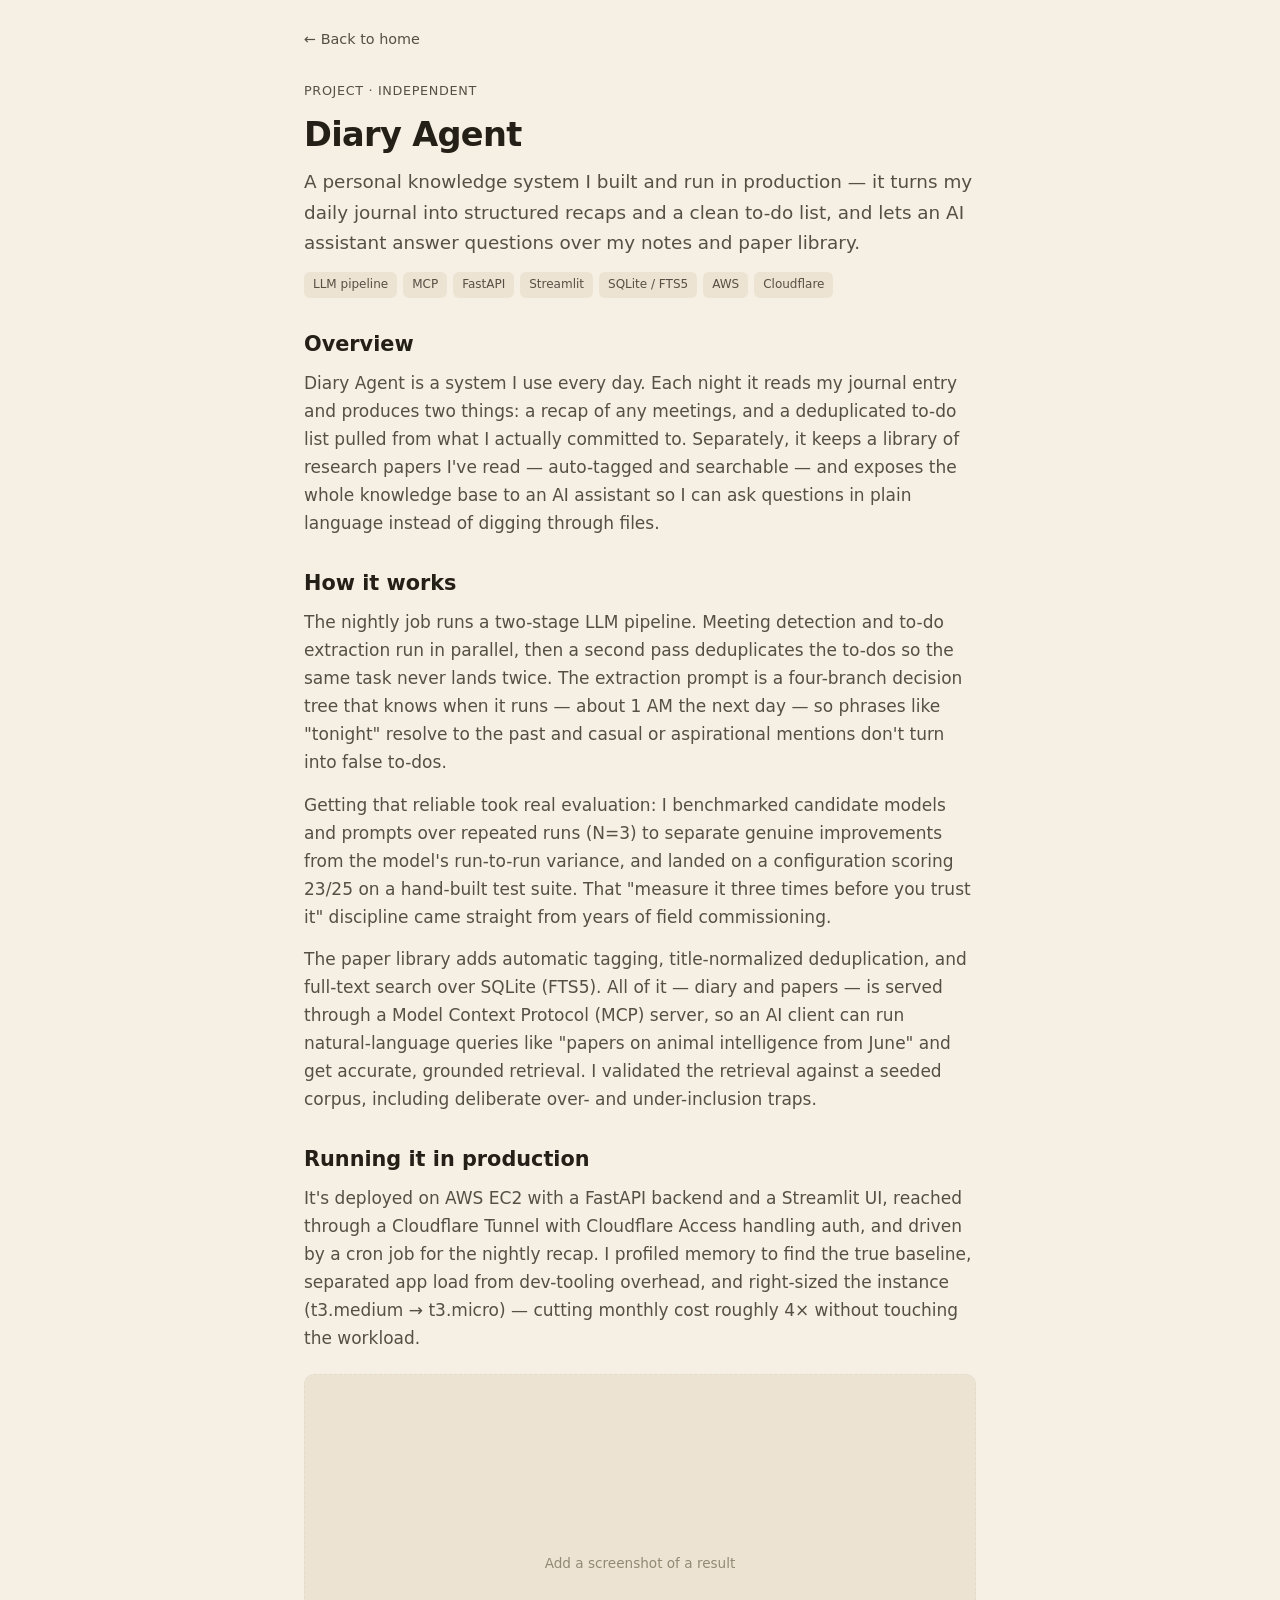
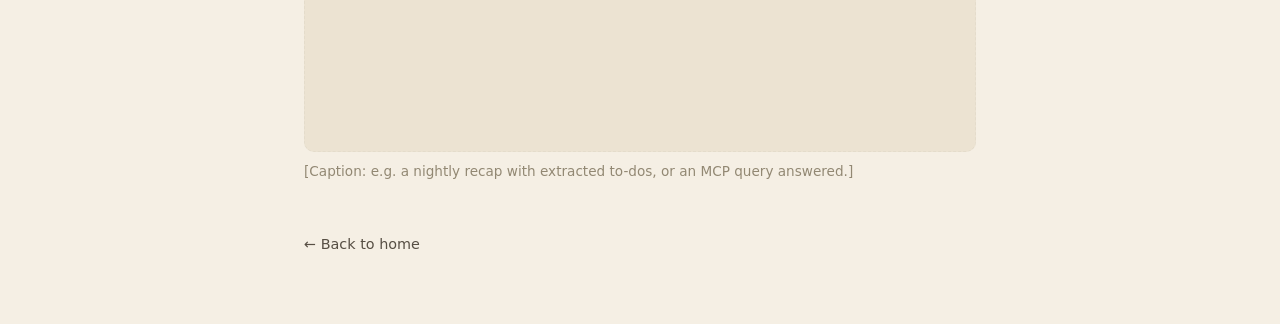
==== diary-agent.html @ a5a2eb20 "Add files via upload" ====
<!DOCTYPE html>
<html lang="en">
<head>
  <meta charset="UTF-8" />
  <meta name="viewport" content="width=device-width, initial-scale=1.0" />
  <title>Diary Agent — Prayoga</title>
  <meta name="description" content="A personal knowledge system that turns daily journal entries into recaps and to-dos, and answers questions over a paper library via MCP." />
  <link rel="stylesheet" href="style.css" />
</head>

<body>
  <div class="container">
    <a class="back" href="index.html">&larr; Back to home</a>

    <article class="article">
      <p class="eyebrow">Project · Independent</p>
      <h1>Diary Agent</h1>
      <p class="lede">A personal knowledge system I built and run in production — it turns my daily journal into structured recaps and a clean to-do list, and lets an AI assistant answer questions over my notes and paper library.</p>

      <div class="tags">
        <span class="tag">LLM pipeline</span>
        <span class="tag">MCP</span>
        <span class="tag">FastAPI</span>
        <span class="tag">Streamlit</span>
        <span class="tag">SQLite / FTS5</span>
        <span class="tag">AWS</span>
        <span class="tag">Cloudflare</span>
      </div>

      <!-- Uncomment and add real URLs when ready:
      <div class="links"><a href="DEMO_URL">Demo</a> &middot; <a href="GITHUB_URL">GitHub</a></div>
      -->

      <h2>Overview</h2>
      <p>
        Diary Agent is a system I use every day. Each night it reads my journal
        entry and produces two things: a recap of any meetings, and a
        deduplicated to-do list pulled from what I actually committed to. Separately,
        it keeps a library of research papers I've read — auto-tagged and
        searchable — and exposes the whole knowledge base to an AI assistant so I
        can ask questions in plain language instead of digging through files.
      </p>

      <h2>How it works</h2>
      <p>
        The nightly job runs a two-stage LLM pipeline. Meeting detection and to-do
        extraction run in parallel, then a second pass deduplicates the to-dos so
        the same task never lands twice. The extraction prompt is a four-branch
        decision tree that knows when it runs — about 1&nbsp;AM the next day — so
        phrases like "tonight" resolve to the past and casual or aspirational
        mentions don't turn into false to-dos.
      </p>
      <p>
        Getting that reliable took real evaluation: I benchmarked candidate models
        and prompts over repeated runs (N=3) to separate genuine improvements from
        the model's run-to-run variance, and landed on a configuration scoring
        23/25 on a hand-built test suite. That "measure it three times before you
        trust it" discipline came straight from years of field commissioning.
      </p>
      <p>
        The paper library adds automatic tagging, title-normalized deduplication,
        and full-text search over SQLite (FTS5). All of it — diary and papers — is
        served through a Model Context Protocol (MCP) server, so an AI client can
        run natural-language queries like "papers on animal intelligence from June"
        and get accurate, grounded retrieval. I validated the retrieval against a
        seeded corpus, including deliberate over- and under-inclusion traps.
      </p>

      <h2>Running it in production</h2>
      <p>
        It's deployed on AWS EC2 with a FastAPI backend and a Streamlit UI, reached
        through a Cloudflare Tunnel with Cloudflare Access handling auth, and driven
        by a cron job for the nightly recap. I profiled memory to find the true
        baseline, separated app load from dev-tooling overhead, and right-sized the
        instance (t3.medium&nbsp;&rarr;&nbsp;t3.micro) — cutting monthly cost
        roughly 4&times; without touching the workload.
      </p>

      <!-- SCREENSHOT: save e.g. diary-agent-1.png next to this file, then replace
           the placeholder div below with:  <img src="diary-agent-1.png" alt="..."> -->
      <figure>
        <div class="shot-ph">Add a screenshot of a result</div>
        <figcaption>[Caption: e.g. a nightly recap with extracted to-dos, or an MCP query answered.]</figcaption>
      </figure>

      <a class="back" href="index.html">&larr; Back to home</a>
    </article>
  </div>
</body>
</html>
---- style.css ----
/* =============================================================
   Prayoga — portfolio styles (shared by all pages)
   Theme lives in :root at the top. Change it once, every page updates.
   ============================================================= */

/* ============================================================
   THINGS TO CHANGE FIRST
   ============================================================ */
:root {
  /* ---- THEME: change these to restyle the whole page ---- */
  --bg:       #f5efe4;   /* page background (warm paper) */
  --text:     #241f17;   /* headings & strong text */
  --muted:    #574f44;   /* body & secondary text */
  --faint:    #928873;   /* dates, labels, meta */
  --line:     #e4dccb;   /* hairline dividers */
  --tag-bg:   #ece3d2;   /* tag background */
  --ph-bg:    #eae0cd;   /* headshot placeholder bg */
  --btn-text: #ffffff;   /* text on the solid button */
  --accent:   #0F6E5E;   /* links, buttons, highlights (teal) */
  --max-width: 720px;    /* width of the content column */
}

/* ============================================================
   BASICS  (reset + page defaults)
   ============================================================ */
* { box-sizing: border-box; margin: 0; padding: 0; }

html { scroll-behavior: smooth; }

body {
  font-family: system-ui, -apple-system, "Segoe UI", Roboto, Helvetica, Arial, sans-serif;
  font-size: 17px;
  line-height: 1.65;
  color: var(--text);
  background: var(--bg);
  -webkit-font-smoothing: antialiased;
}

.container { max-width: var(--max-width); margin: 0 auto; padding: 0 24px; }

a { color: var(--accent); text-decoration: none; }
a:hover { text-decoration: underline; }

h1, h2, h3 { line-height: 1.2; }

/* small grey label used above each section */
.eyebrow {
  font-size: 0.8rem;
  letter-spacing: 0.05em;
  text-transform: uppercase;
  color: var(--faint);
  margin-bottom: 6px;
}

/* ============================================================
   SECTIONS
   ============================================================ */
section { padding: 56px 0; border-bottom: 1px solid var(--line); }
.section-title { font-size: 1.5rem; margin-bottom: 24px; }

/* ============================================================
   HERO
   ============================================================ */
.hero { padding-top: 72px; }
.hero h1 { font-size: 2.6rem; letter-spacing: -0.02em; margin-bottom: 10px; }
.hero .tagline { font-size: 1.2rem; color: var(--muted); margin-bottom: 24px; }

/* hero layout with headshot */
.hero-inner { display: flex; align-items: center; gap: 36px; }
.hero-text { flex: 1; }
.headshot, .headshot-ph {
  width: 150px; height: 150px; border-radius: 50%; flex-shrink: 0;
}
.headshot { object-fit: cover; }
.headshot-ph {                 /* placeholder until you add a real photo */
  display: flex; align-items: center; justify-content: center;
  background: var(--ph-bg); color: var(--accent);
  font-size: 3rem; font-weight: 600;
}

/* buttons */
.buttons { display: flex; gap: 12px; flex-wrap: wrap; margin-bottom: 22px; }
.btn {
  padding: 10px 18px; border-radius: 8px; font-size: 0.95rem; font-weight: 500;
}
.btn-primary { background: var(--accent); color: var(--btn-text); }
.btn-primary:hover { opacity: 0.9; text-decoration: none; }
.btn-outline { border: 1px solid var(--line); color: var(--text); }
.btn-outline:hover { border-color: var(--accent); text-decoration: none; }

/* social links row */
.socials { display: flex; gap: 18px; flex-wrap: wrap; font-size: 0.95rem; }

/* ============================================================
   WORK EXPERIENCE
   ============================================================ */
.job { margin-bottom: 36px; }
.job .when { font-size: 0.85rem; color: var(--faint); }
.job h3 { font-size: 1.15rem; margin: 2px 0; }
.job .role { color: var(--muted); font-size: 0.95rem; margin-bottom: 8px; }
.job .story { margin-bottom: 10px; }
.job ul { padding-left: 20px; color: var(--muted); font-size: 0.95rem; }
.job li { margin-bottom: 4px; }

/* ============================================================
   PROJECTS
   ============================================================ */
.project { margin-bottom: 28px; }
.project h3 { font-size: 1.1rem; margin-bottom: 4px; }
.project p { color: var(--muted); margin-bottom: 8px; }
.project .links { font-size: 0.9rem; }

/* small tags */
.tags { display: flex; flex-wrap: wrap; gap: 6px; margin-bottom: 8px; }
.tag { font-size: 0.75rem; color: var(--muted); background: var(--tag-bg); padding: 3px 9px; border-radius: 6px; }

/* result screenshot inside a project card */
.shot {
  display: block; width: 100%; margin-top: 12px;
  border: 1px solid var(--line); border-radius: 10px;
}
.shot-ph {                       /* placeholder until you add a screenshot */
  display: flex; align-items: center; justify-content: center;
  width: 100%; aspect-ratio: 16 / 9; margin-top: 12px;
  border: 1px dashed var(--line); border-radius: 10px;
  background: var(--tag-bg); color: var(--faint); font-size: 0.85rem;
}

/* ============================================================
   PUBLICATIONS
   ============================================================ */
.pub { margin-bottom: 22px; }
.pub .meta { font-size: 0.85rem; color: var(--faint); }
.pub .title { font-weight: 600; }
.pub .authors { color: var(--muted); font-size: 0.95rem; }
.pub .authors b { color: var(--text); }   /* your name */

/* ============================================================
   SKILLS  (left label, right items, divided rows — like Simon's)
   ============================================================ */
.skill-group {
  display: grid;
  grid-template-columns: 160px 1fr;   /* label column | items column */
  gap: 16px;
  padding: 16px 0;
  border-top: 1px solid var(--line);
}
.skill-group:last-child { border-bottom: 1px solid var(--line); }
.skill-group .label {
  font-size: 0.8rem;
  letter-spacing: 0.05em;
  text-transform: uppercase;
  color: var(--faint);
}
.skill-group .items { color: var(--muted); font-size: 0.95rem; }

/* compact coursework list (title + optional link only) */
.mini-list { list-style: none; }
.mini-list li {
  display: flex; justify-content: space-between; gap: 16px;
  padding: 12px 0; border-top: 1px solid var(--line);
}
.mini-list li:last-child { border-bottom: 1px solid var(--line); }
.mini-list .name { color: var(--text); }
.mini-list .lk { font-size: 0.85rem; color: var(--faint); white-space: nowrap; }

/* subheading + small date inside the Work section */
.subhead {
  font-size: 0.8rem; letter-spacing: 0.05em; text-transform: uppercase;
  color: var(--faint); margin: 34px 0 18px; padding-top: 20px; border-top: 1px solid var(--line);
}
.pmeta { font-size: 0.82rem; color: var(--faint); margin-bottom: 6px; }

/* ============================================================
   EDUCATION  (its own section, below Skills)
   ============================================================ */
.edu { margin-bottom: 16px; }
.edu .school { font-weight: 600; }
.edu .degree { color: var(--muted); font-size: 0.95rem; }
.edu .when { color: var(--faint); font-size: 0.85rem; }

/* ============================================================
   FOOTER
   ============================================================ */
footer { padding: 40px 0 64px; color: var(--muted); font-size: 0.9rem; }

/* ============================================================
   RESPONSIVE + MOTION
   ============================================================ */
@media (max-width: 600px) {
  .hero-inner { flex-direction: column-reverse; align-items: flex-start; gap: 20px; }
  .hero h1 { font-size: 2.1rem; }
  section { padding: 44px 0; }
  .skill-group { grid-template-columns: 1fr; gap: 4px; }
}
@media (prefers-reduced-motion: reduce) {
  html { scroll-behavior: auto; }
}

/* =============================================================
   PROJECT DETAIL PAGES  (patent-agent.html, diary-agent.html, ...)
   ============================================================= */
.back {
  display: inline-block;
  font-size: 0.9rem;
  color: var(--muted);
  margin: 28px 0;
}
.article { padding-bottom: 40px; }
.article h1 {
  font-size: 2.1rem; letter-spacing: -0.02em; margin-bottom: 12px;
}
.article .lede { font-size: 1.15rem; color: var(--muted); margin-bottom: 14px; }
.article h2 { font-size: 1.3rem; margin: 34px 0 12px; }
.article p { margin-bottom: 14px; color: var(--muted); }
.article .links { margin: 14px 0 8px; }

/* figures / screenshots on detail pages */
figure { margin: 22px 0; }
figure img {
  display: block; width: 100%;
  border: 1px solid var(--line); border-radius: 10px;
}
figcaption { font-size: 0.85rem; color: var(--faint); margin-top: 8px; }

/* make a project card title clickable without turning teal */
.project h3 a { color: var(--text); }
.project h3 a:hover { color: var(--accent); text-decoration: none; }
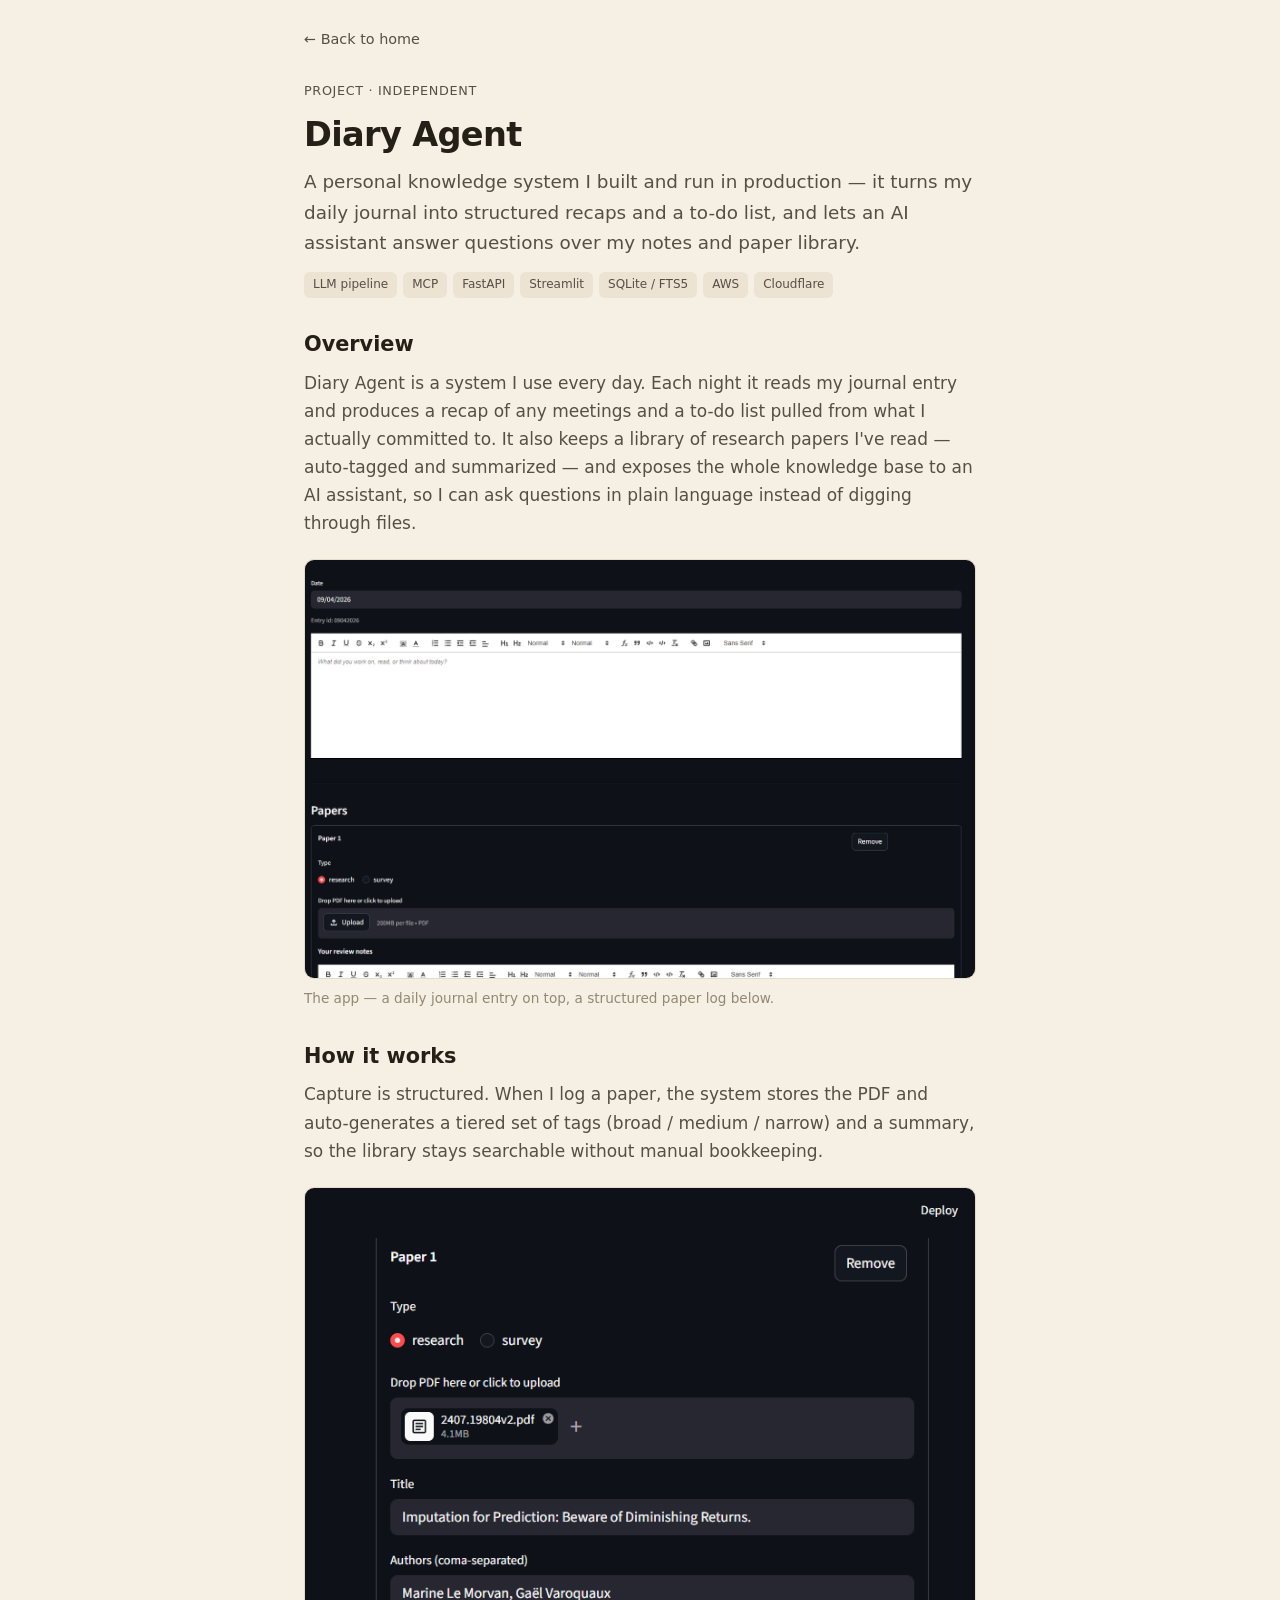
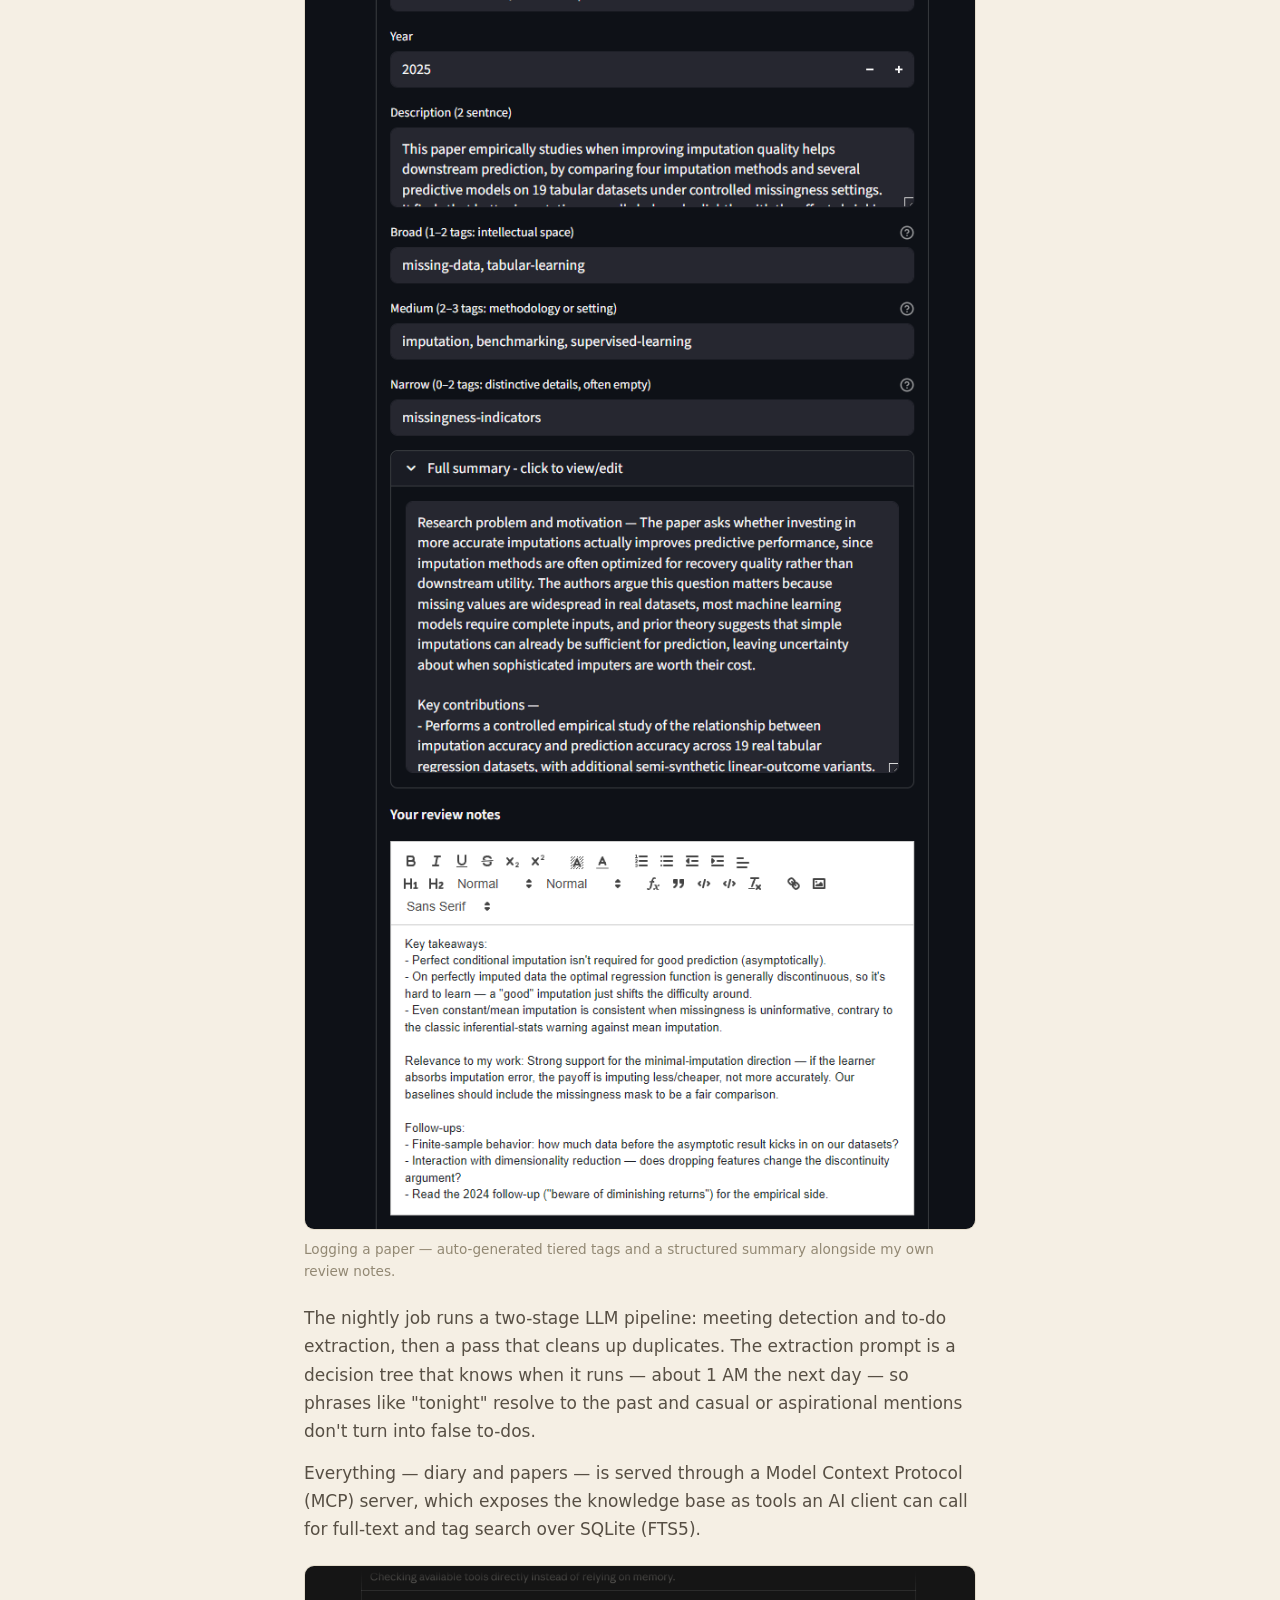
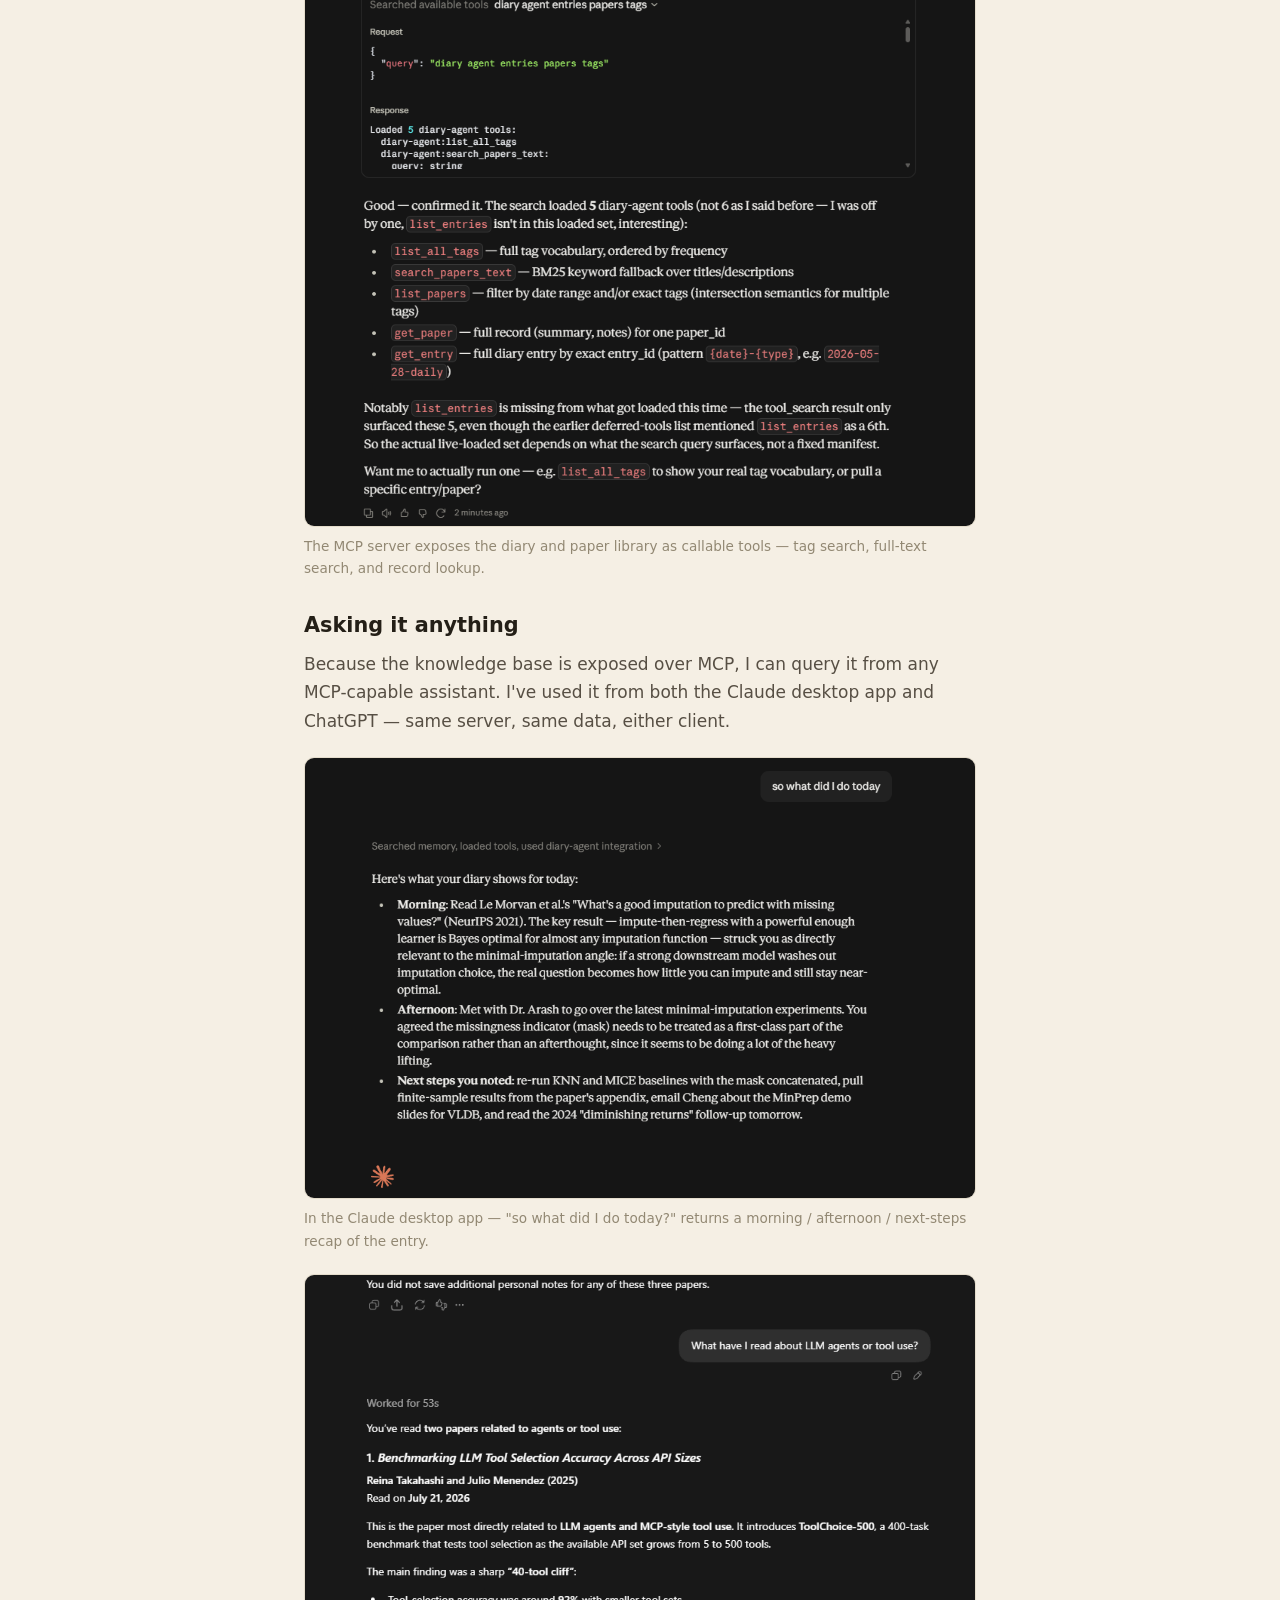
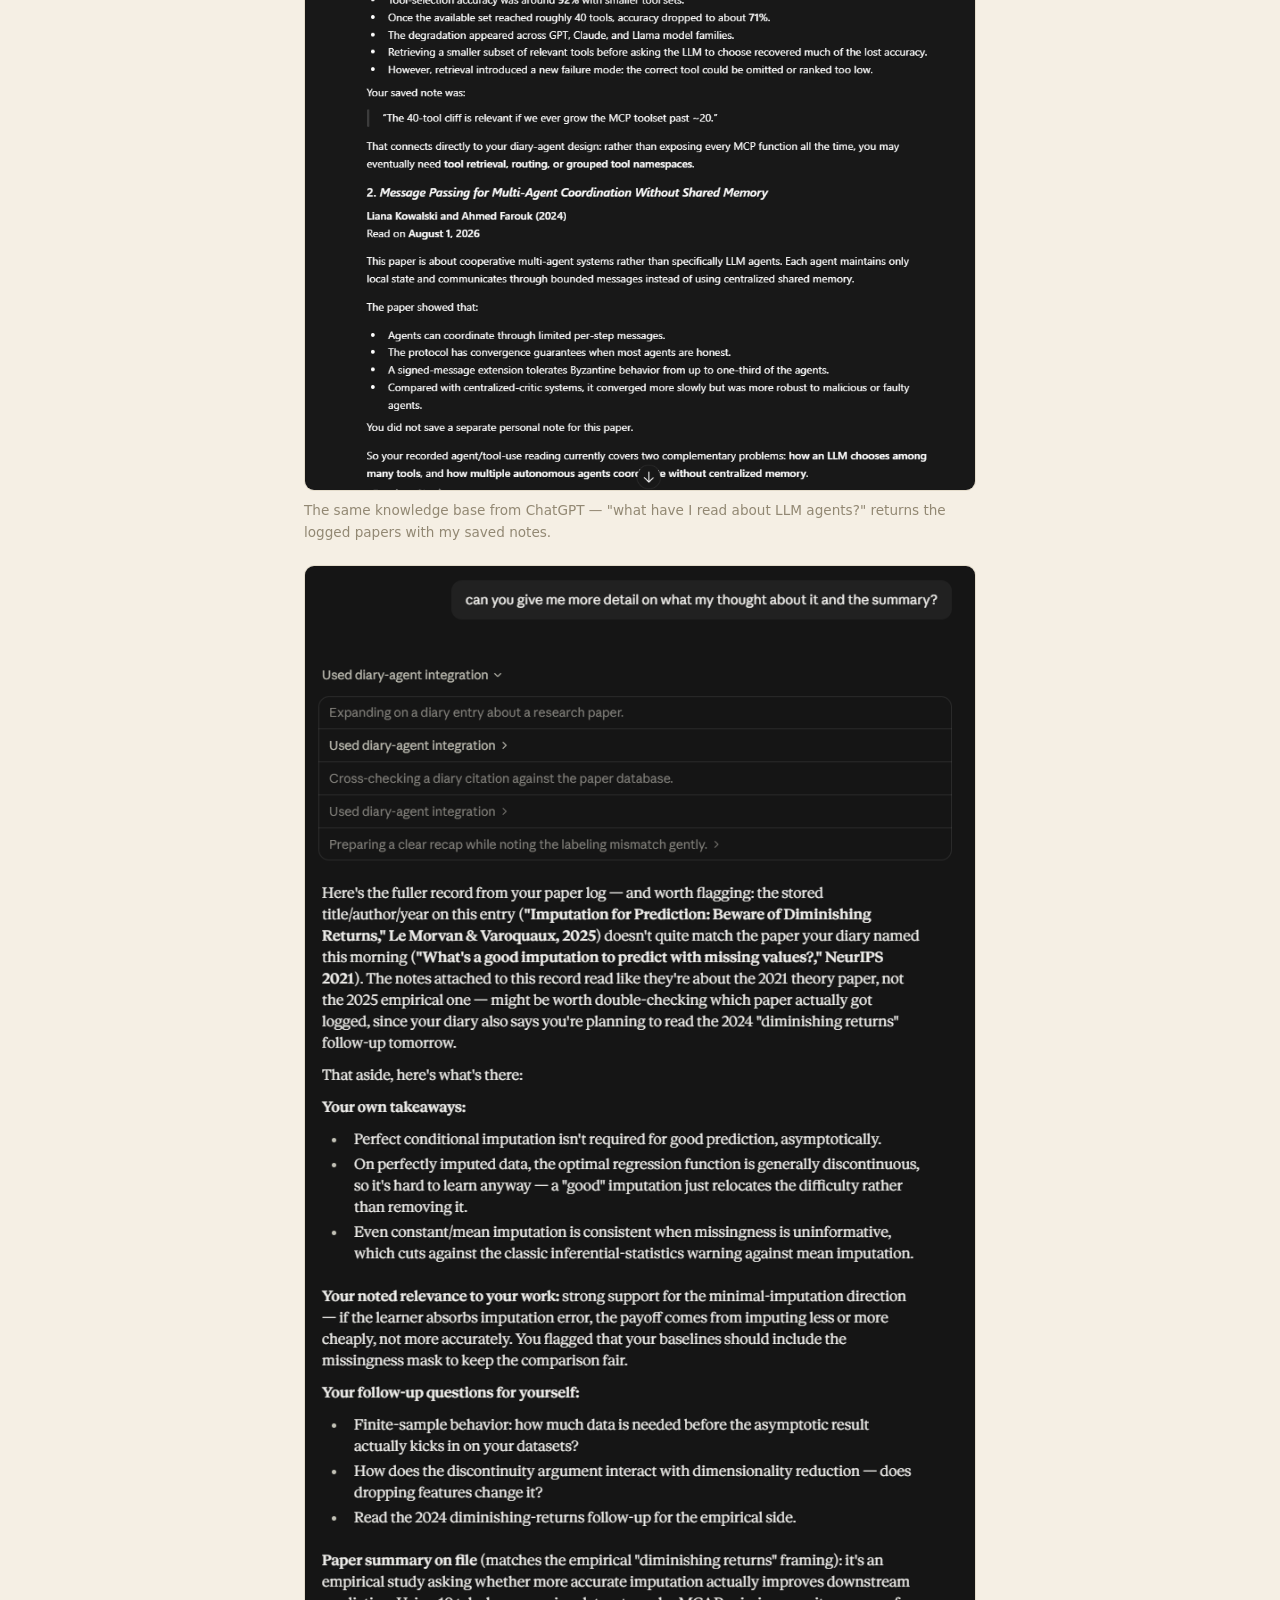
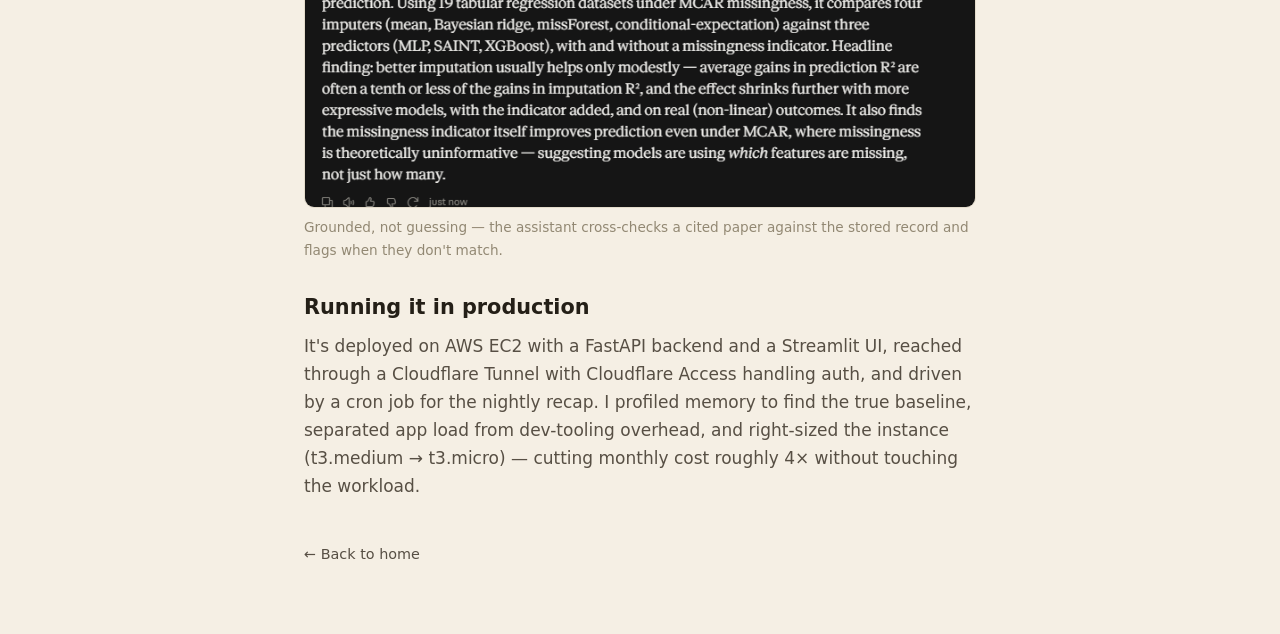
==== commit 9a121ae9: "Add update diary agent.html" ====
--- a/diary-agent.html
+++ b/diary-agent.html
@@ -4,7 +4,7 @@
   <meta charset="UTF-8" />
   <meta name="viewport" content="width=device-width, initial-scale=1.0" />
   <title>Diary Agent — Prayoga</title>
-  <meta name="description" content="A personal knowledge system that turns daily journal entries into recaps and to-dos, and answers questions over a paper library via MCP." />
+  <meta name="description" content="A personal knowledge system that turns daily journal entries into recaps and to-dos, and answers questions over a paper library via an MCP server." />
   <link rel="stylesheet" href="style.css" />
 </head>
 
@@ -15,7 +15,7 @@
     <article class="article">
       <p class="eyebrow">Project · Independent</p>
       <h1>Diary Agent</h1>
-      <p class="lede">A personal knowledge system I built and run in production — it turns my daily journal into structured recaps and a clean to-do list, and lets an AI assistant answer questions over my notes and paper library.</p>
+      <p class="lede">A personal knowledge system I built and run in production — it turns my daily journal into structured recaps and a to-do list, and lets an AI assistant answer questions over my notes and paper library.</p>
 
       <div class="tags">
         <span class="tag">LLM pipeline</span>
@@ -34,37 +34,62 @@
       <h2>Overview</h2>
       <p>
         Diary Agent is a system I use every day. Each night it reads my journal
-        entry and produces two things: a recap of any meetings, and a
-        deduplicated to-do list pulled from what I actually committed to. Separately,
-        it keeps a library of research papers I've read — auto-tagged and
-        searchable — and exposes the whole knowledge base to an AI assistant so I
-        can ask questions in plain language instead of digging through files.
+        entry and produces a recap of any meetings and a to-do list pulled from what
+        I actually committed to. It also keeps a library of research papers I've
+        read — auto-tagged and summarized — and exposes the whole knowledge base to
+        an AI assistant, so I can ask questions in plain language instead of digging
+        through files.
       </p>
+      <figure>
+        <img src="diary-app-layout.png" alt="The Diary Agent app: a daily journal entry on top and a structured paper log below" />
+        <figcaption>The app — a daily journal entry on top, a structured paper log below.</figcaption>
+      </figure>
 
       <h2>How it works</h2>
       <p>
-        The nightly job runs a two-stage LLM pipeline. Meeting detection and to-do
-        extraction run in parallel, then a second pass deduplicates the to-dos so
-        the same task never lands twice. The extraction prompt is a four-branch
-        decision tree that knows when it runs — about 1&nbsp;AM the next day — so
+        Capture is structured. When I log a paper, the system stores the PDF and
+        auto-generates a tiered set of tags (broad / medium / narrow) and a summary,
+        so the library stays searchable without manual bookkeeping.
+      </p>
+      <figure>
+        <img src="diary-paper-logging.png" alt="Logging a paper: auto-generated broad/medium/narrow tags and a summary" />
+        <figcaption>Logging a paper — auto-generated tiered tags and a structured summary alongside my own review notes.</figcaption>
+      </figure>
+      <p>
+        The nightly job runs a two-stage LLM pipeline: meeting detection and to-do
+        extraction, then a pass that cleans up duplicates. The extraction prompt is
+        a decision tree that knows when it runs — about 1&nbsp;AM the next day — so
         phrases like "tonight" resolve to the past and casual or aspirational
         mentions don't turn into false to-dos.
       </p>
       <p>
-        Getting that reliable took real evaluation: I benchmarked candidate models
-        and prompts over repeated runs (N=3) to separate genuine improvements from
-        the model's run-to-run variance, and landed on a configuration scoring
-        23/25 on a hand-built test suite. That "measure it three times before you
-        trust it" discipline came straight from years of field commissioning.
+        Everything — diary and papers — is served through a Model Context Protocol
+        (MCP) server, which exposes the knowledge base as tools an AI client can call
+        for full-text and tag search over SQLite (FTS5).
       </p>
+      <figure>
+        <img src="diary-mcp-tools.png" alt="The MCP server's tools: list_all_tags, search_papers_text, list_papers, get_paper, get_entry" />
+        <figcaption>The MCP server exposes the diary and paper library as callable tools — tag search, full-text search, and record lookup.</figcaption>
+      </figure>
+
+      <h2>Asking it anything</h2>
       <p>
-        The paper library adds automatic tagging, title-normalized deduplication,
-        and full-text search over SQLite (FTS5). All of it — diary and papers — is
-        served through a Model Context Protocol (MCP) server, so an AI client can
-        run natural-language queries like "papers on animal intelligence from June"
-        and get accurate, grounded retrieval. I validated the retrieval against a
-        seeded corpus, including deliberate over- and under-inclusion traps.
+        Because the knowledge base is exposed over MCP, I can query it from any
+        MCP-capable assistant. I've used it from both the Claude desktop app and
+        ChatGPT — same server, same data, either client.
       </p>
+      <figure>
+        <img src="diary-recap-claude.png" alt="The Claude desktop app recapping the day into morning, afternoon, and next steps" />
+        <figcaption>In the Claude desktop app — "so what did I do today?" returns a morning / afternoon / next-steps recap of the entry.</figcaption>
+      </figure>
+      <figure>
+        <img src="diary-query-chatgpt.png" alt="ChatGPT answering what have I read about LLM agents, listing logged papers and saved notes" />
+        <figcaption>The same knowledge base from ChatGPT — "what have I read about LLM agents?" returns the logged papers with my saved notes.</figcaption>
+      </figure>
+      <figure>
+        <img src="diary-crosscheck-claude.png" alt="The assistant cross-checking a cited paper against the stored library and flagging a mismatch" />
+        <figcaption>Grounded, not guessing — the assistant cross-checks a cited paper against the stored record and flags when they don't match.</figcaption>
+      </figure>
 
       <h2>Running it in production</h2>
       <p>
@@ -76,13 +101,6 @@
         roughly 4&times; without touching the workload.
       </p>
 
-      <!-- SCREENSHOT: save e.g. diary-agent-1.png next to this file, then replace
-           the placeholder div below with:  <img src="diary-agent-1.png" alt="..."> -->
-      <figure>
-        <div class="shot-ph">Add a screenshot of a result</div>
-        <figcaption>[Caption: e.g. a nightly recap with extracted to-dos, or an MCP query answered.]</figcaption>
-      </figure>
-
       <a class="back" href="index.html">&larr; Back to home</a>
     </article>
   </div>
